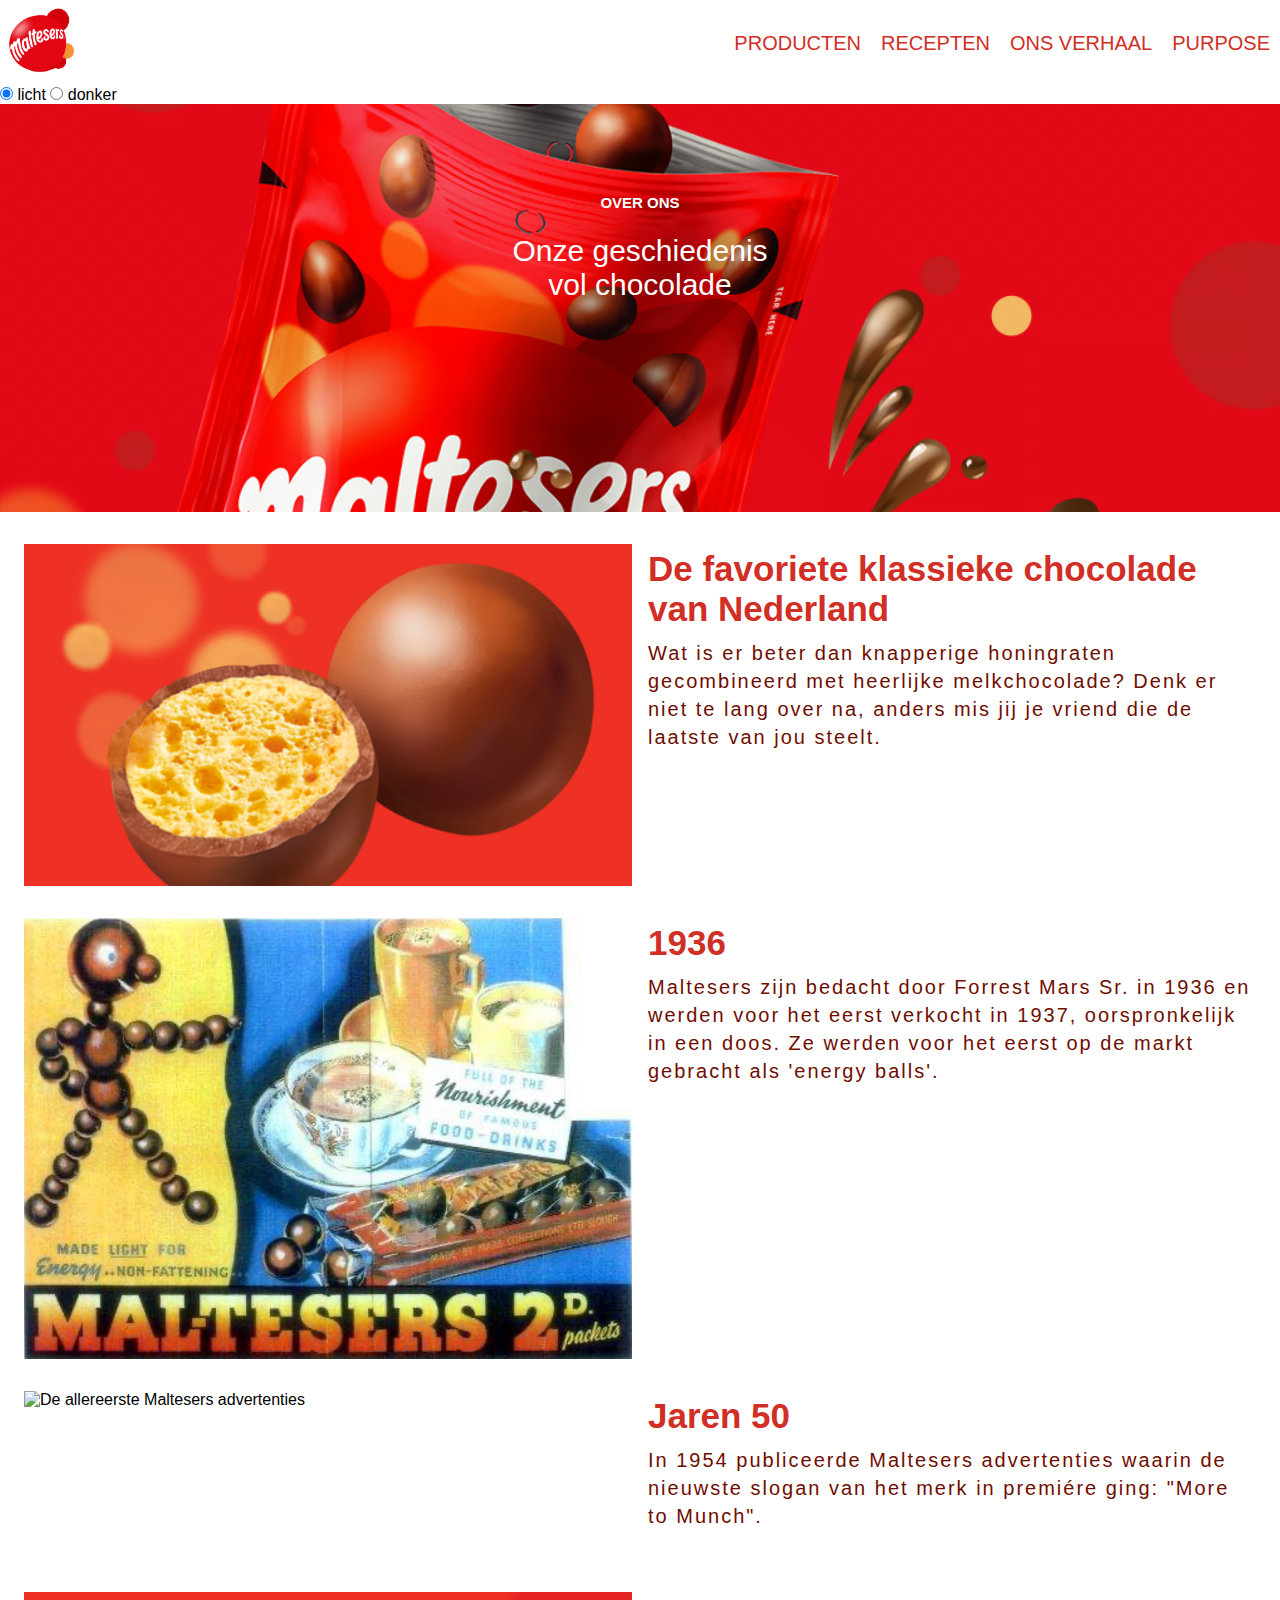
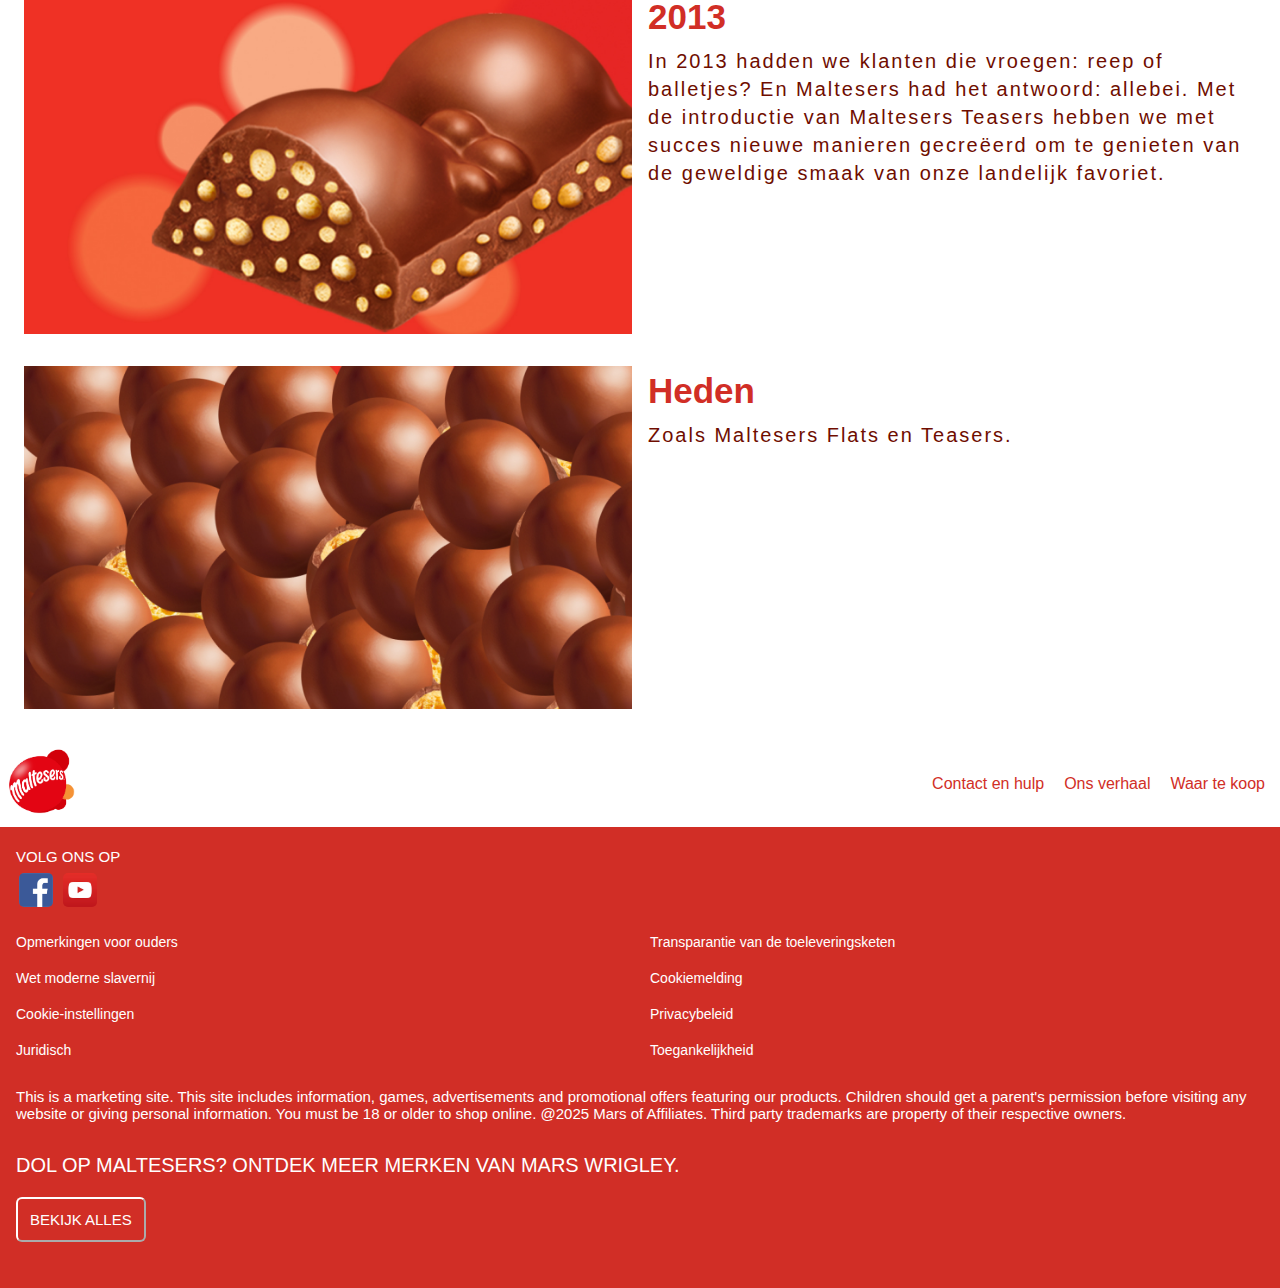
==== overons.html @ b84cbca2 "Add files via upload" ====
<!DOCTYPE html>
<html lang="en">
<head>
    <meta charset="UTF-8">
    <meta name="viewport" content="width=device-width, initial-scale=1.0">
    <title>Ons verhaal</title>

    <link href="styles/overons.css" rel="stylesheet">
</head>

<body>

    <header>
		<nav> 
			<a href='/'><img class="logo" src='images/Onze producten/Maltesers-updated-logo.png' alt='Maltesers logo'></a>
		</nav>

		<button>Menu</button>

		<nav> 
			<ul>
				<li><a href='/'> Producten </a></li>
				<li><a href='https://www.maltesers.nl/recipes'> Recepten </a></li>
				<li><a href='overons.html'> Ons verhaal </a></li>
				<li><a href='https://www.maltesers.nl/acties'> Purpose </a></li>
			</ul>
		</nav>

		<nav name="header menu">
			<ul>
				<li><a href='/'> Producten </a></li>
				<li><a href='https://www.maltesers.nl/recipes'> Recepten </a></li>
				<li><a href='overons.html'> Ons verhaal </a></li>
				<li><a href='https://www.maltesers.nl/acties'> Purpose </a></li>
			</ul>
		</nav>
	</header>

    <main>
		<!-- gehaald uit de PPT van Themes -->
		<label>
			<input type="radio" name="theme" value="light" checked> licht
		</label>
					
		<label>
			<input type="radio" name="theme" value="dark"> donker
		</label>

        <section>
			<h1>Over ons</h1>
			<p>Onze geschiedenis</p>
			<p>vol chocolade</p>
		</section>

        <section>
			<article>
				<img src="images/Over maltesers/malt-about-story-1 .jpg" alt="Opengesneden maltesers">

				<container>
					<h2>De favoriete klassieke chocolade van Nederland</h2>
					<p>Wat is er beter dan knapperige honingraten gecombineerd met heerlijke melkchocolade? Denk er niet te lang over na, anders
						mis jij je vriend die de laatste van jou steelt.</p>
				</container>
			</article>

			<article>
				<img src="images/Over maltesers/Malt-about-flex-2.jpg" alt="Een verpakking van de allereerste doos maltesers">
				
				<container>
					<h2>1936</h2>
					<p>Maltesers zijn bedacht door Forrest Mars Sr. in 1936 en werden voor het eerst verkocht in 1937, oorspronkelijk
						in een doos. Ze werden voor het eerst op de markt gebracht als 'energy balls'.</p>
				</container>
			</article>

			<article>
				<img src="images/Over maltesers/1950s-maltesers.jpg" alt="De allereerste Maltesers advertenties">

				<container>
					<h2>Jaren 50</h2>
					<p>In 1954 publiceerde Maltesers advertenties waarin de nieuwste slogan van het merk in premiére ging:
						"More to Munch".</p>
				</container>
			</article>

			<article>
				<img src="images/Over maltesers/Maltesers Website About Flex 6.jpg" alt="De Maltesers Teaser reep">

				<container>
					<h2>2013</h2>
					<p>In 2013 hadden we klanten die vroegen: reep of balletjes? En Maltesers had het antwoord: allebei.
						Met de introductie van Maltesers Teasers hebben we met succes nieuwe manieren gecreëerd om te genieten
						van de geweldige smaak van onze landelijk favoriet.</p>
				</container>
			</article>

			<article>
				<img src="images/Over maltesers/Maltesers Website About Flex 7.jpg" alt="Malteser balletjes bij elkaar">

				<container>
					<h2>Heden</h2>
					<p>Zoals Maltesers Flats en Teasers.</p>
				</container>
			</article>
        </section>

    </main>

    <footer>
		<section>
			<a href='producten.html'> <img class="logo" src='images/Onze producten/Maltesers-updated-logo.png' alt='Maltesers logo'></a>

			<ul>
				<li><a href='https://www.maltesers.nl/contact-maltesers'>Contact en hulp</a></li>
				<li><a href='overons.html'>Ons verhaal</a></li>
				<li><a href='https://www.maltesers.nl/waar-te-koop'>Waar te koop</a></li>
			</ul>
		</section>

		<section>
			<p>Volg ons op</p>
			<a href=#><img class="logo" src='images/Onze producten/facebook logo old.png' alt='Facebook logo'></a>
			<a href='https://www.youtube.com/channel/UCab8tp_WYiYvQ8CnHRhtrGQ'><img src='images/Onze producten/youtube logo old.jpeg' alt='Youtube logo'></a>
			
			<ul>
				<li><a href="#">Opmerkingen voor ouders</a></li>
				<li><a href="#">Transparantie van de toeleveringsketen</a></li>
				<li><a href="#">Wet moderne slavernij</a></li>
				<li><a href="#">Cookiemelding</a></li>
				<li><a href="#">Cookie-instellingen</a></li>
				<li><a href="#">Privacybeleid</a></li>
				<li><a href="#">Juridisch</a></li>
				<li><a href="#">Toegankelijkheid</a></li>
			</ul>

			<p>This is a marketing site. This site includes information, games, advertisements and 
				promotional offers featuring our products. Children should get a parent's permission 
				before visiting any website or giving personal information. You must be 18 or older 
				to shop online.

				@2025 Mars of Affiliates. Third party trademarks are property of their respective owners.
			</p>
		</section>

		<section>
			<p>Dol op maltesers? Ontdek meer merken van Mars Wrigley.</p>
			<button><a href="https://www.mars.com/nl-nl/our-brands/mars-snacking">Bekijk alles</a></button>
		</section>
	</footer>

    <script defer src="scripts/overonsscript.js"></script>

</body>

</html>
---- styles/overons.css ----
/***************/
/* CSS REMEDY */
/*************/
*, *::after, *::before {
	box-sizing:border-box; 
	margin: 0;
	padding: 0; 
  }
  
/**********************/
/* CUSTOM PROPERTIES */
/********************/
:root {
	--color-text:#6f0D00;
	--primary-red:#D12E26;
	--primary-white:#ffffff;
	--primary-yellow: #ffc852;
	--primary-black: #000000;
}

/* KLEURINSTELLINGEN VOOR CUSTOM PROPERTIES VOOR LIGHT EN DARK MODE */
:root{
	color-scheme: light dark;

	--color-text: light-dark(#6f0D00, #ffffff);
	--primary-red: light-dark(#D12E26, #828080);
	--primary-white: light-dark(#ffffff, #000000);
	--primary-black: light-dark(#000000, #ffffff);
	--primary-yellow: light-dark(#ffc852, #000000);
}

:root:has([value="light"]:checked) {
	color-scheme:light;
}

:root:has([value="dark"]:checked) {
	color-scheme:dark;
}

/*********************************************/
/* EIGEN CSS CODE MET BLOED ZWEET EN TRANEN */
/*******************************************/

/*******************/
/* HAMBURGER MENU */
/*****************/
header{
	background-color:var(--primary-white);

	display: flex;
	justify-content: space-between;
	align-items: center;

	position: sticky;
	padding: 5px;
}

header nav:nth-of-type(2) {
	position: fixed;
	left: 0;
	right: 0;
	top: 0;
	bottom: 0;
	background-color:var(--primary-white);
	translate: 100% 0%;
	transition: 1s;
}

header button {
	background-color:var(--primary-white);
	border: none;

	text-transform: uppercase;
	font-size: 20px;
	color: var(--primary-red);

	padding-right: 5px;
	z-index: 1;
}

header nav.toonMenu {
	translate: 0% 0%;
	transition: 1s;
}

header nav:nth-of-type(2) ul {
	list-style: none;
	font-size: 20px;
	text-transform: uppercase;

	padding-left: 30px;
	padding-top: 39px;
}

header nav:nth-of-type(2) ul li{
	margin-bottom: 20px;
}

header nav:nth-of-type(2) ul li a{
	color: var(--primary-red);
	text-decoration: none;
}

/* DEZE NAVIGATIE TOONT ZICH PAS VANAF TABLET SCHERM */
header nav:nth-of-type(3){
	display: none;
}

header nav:nth-of-type(3) ul{
	list-style: none;
	font-size: 20px;
	text-transform: uppercase;

	display:flex;
	flex-wrap: wrap;

	column-gap: 20px;
	align-items: center;

	position: sticky;
	margin: 5px;
}

header nav:nth-of-type(3) ul li a{
	color: var(--primary-red);
	text-decoration: none;
}

/* RESPONSIVE MAKEN VAN HET HAMBURGER MENU*/
@media (min-width:38em){

	/* VOOR HAMBURGER MENU OP GROTER SCHERM */
	header button{
		display: none;
	}

	header nav:nth-of-type(2) ul{ 
		position: static;
		translate: unset;

		padding: 0;
		background: none;
	}

	header nav:nth-of-type(2){
		order: 1;
	}

	header nav:nth-of-type(2) ul li{
		flex-basis: unset;
		flex-grow: unset;
	}

	header nav:nth-of-type(2) ul li a{
		flex-direction: column;
		border: none;
	}

	header nav:nth-of-type(3){
		display: flex;
	}

	/* VOOR SECTION MET ARTICLES OP GROTER SCHERM */
	main section:nth-of-type(2){
	display: flex;
	flex-wrap: wrap;

	padding: 16px;
	}

	main section:nth-of-type(2) article{
	display: grid;
	grid-template-columns: 1fr 1fr;
	padding-top: 8px;
	padding-bottom: 8px;
	}

	main section:nth-of-type(2) img{
		grid-column: 1/2;
		width: 100%;
		padding: 8px;
	}

	main section:nth-of-type(2) article container{
		grid-column: 2/2;
		padding: 8px;
	}

	main section:nth-of-type(2) article container h2{
		font-size: 35px;
	}

	main section:nth-of-type(2) article container p{
		font-size: 20px;
		letter-spacing: 2px;
		line-height: 28px;
	}
}

/* ALGEMENE OPMAAK */
main {
	background-color:var(--primary-white);
}

/*****************************/
/* LOGO IN HEADER EN FOOTER */
/***************************/
.logo {
	width: 4.5rem;
}

/*********/
/* FONT */
/*******/
body{
	font-family: 'Arial', Arial, Helvetica, sans-serif;
}

/**********************************************/
/* MALTESER BACKGROUND IMAGE MET TEKST OPMAAK */
/**********************************************/
main section:nth-of-type(1){
	background-image: url("../images/Over\ maltesers/headimgOverons.avif");
	background-repeat: none;
	background-size: cover; /* zorgt ervoor dat de afbeelding volledig zichtbaar blijft */
    background-position: center center; /* zorgt ervoor dat de afbeelding horizontaal
	    									en verticaal wordt uitgelijnd */
}

main section:nth-of-type(1) h1{
	color:var(--primary-white);
	font-size: 15px;
	text-transform:uppercase;

	padding-top: 6em;
	margin-bottom: 1.5em;
	
	justify-self: center;
}

main section:nth-of-type(1) p:nth-of-type(1){
	color:var(--primary-white);
	font-size: 30px;
	
	justify-self: center;
}

 main section:nth-of-type(1) p:nth-of-type(2){
	color:var(--primary-white);
	font-size: 30px;

	padding-bottom: 7em;
	justify-self: center;
 }

 /**********************************/
/* SECTION 2: OPMAAK MOBILE FIRST */
/*********************************/
main section:nth-of-type(2){
	padding: 16px;
}

main section:nth-of-type(2) article img{
	width: 100%;
	padding-bottom: 8px;
}

main section:nth-of-type(2) container h2{
	color: var(--primary-red);
	font-size: 25px;
	line-height: 40px;

	padding-top:5px;
	padding-bottom: 5px;
}

main section:nth-of-type(2) container p{
	color: var(--color-text);
	line-height: 25px;
	padding-top:5px;
	padding-bottom: 30px;
}

/*********/
/*FOOTER*/
/*******/

/*********************/
/* RESPONSIVE MAKEN */
/*******************/
footer > section:nth-of-type(1){
	display: flex;            
	justify-content: space-between;
	align-items: center;
	padding: 5px;
}

/*******************************/
/* ACHTERGROND EN TEKST KLEUR */
/*****************************/
footer section:nth-of-type(1){
	background-color: var(--primary-white);
}

footer section:nth-of-type(2), footer section:nth-of-type(3){
	background-color: var(--primary-red);
	color:var(--primary-white);
}

/******************************************/
/* OPMAAK SECTION 1: CONTACT EN HULP etc */
/****************************************/

/* RESPONSIVE MAKEN */
footer > section:nth-of-type(1) ul{
	display: flex;               
	gap: 20px; /* Voeg ruimte toe tussen de list items */
	padding: 10px;
  }

footer section:nth-of-type(1) ul li{
	list-style-type: none;
  }

footer section:nth-of-type(1) ul li a{
	text-decoration: none;
	color: var(--primary-red);
}

/****************************************/
/* OPMAAK SECTION 2: VOLG ONS OP */
/**************************************/
footer section:nth-of-type(2), footer section:nth-of-type(3){
	padding:16px;
}

/* VOLG ONS OP */
footer section:nth-of-type(2) p:nth-of-type(1){
	text-transform: uppercase;
	padding-top: 5px;
	padding-bottom: 5px;
}

/* FACEBOOK EN YOUTUBE LOGO */
footer > section:nth-of-type(2) img{
	border-radius: 8px;
	width: 40px;

	padding: 3px;
}

/************************************/
/* OPMAAK SECTION 2: UL LIST ITEMS */
/**********************************/

/* GRID VOOR UL LI ITEMS*/
footer section:nth-of-type(2) ul{
	display: grid;
	grid-template-columns: 1fr 1fr;
	gap: 20px;

	list-style-type: none;
	font-size: 14px;

	margin-top: 20px;
	margin-bottom: 15px;
}

/* OPMAAK A ELEMENTEN */
footer section:nth-of-type(2) ul li a{
	text-decoration: none;
	color: var(--primary-white);
}

/* BEIDE P ELEMTEN SPATIE GEVEN */
footer > section:nth-of-type(2) p{
	font-size: 15px;
	padding-top: 15px;
}

/**********************************************/
/* OPMAAK SECTION 3: vanaf Dol op maltesers? */
/********************************************/
footer section:nth-of-type(3) p{
	text-transform: uppercase;
	font-size: 20px;

	margin-bottom: 10px;
}

footer > section:nth-of-type(3) button{
	background-color: var(--primary-red);
	border-color:var(--primary-white);
	border-radius: 6px;

	font-size: 15px;
	text-transform: uppercase;
	
	padding: 12px;
	margin-top: 10px;
	margin-bottom: 30px;
}

footer > section:nth-of-type(3) button a{
	color:var(--primary-white);
	font-size:15px;
	text-decoration: none;
}
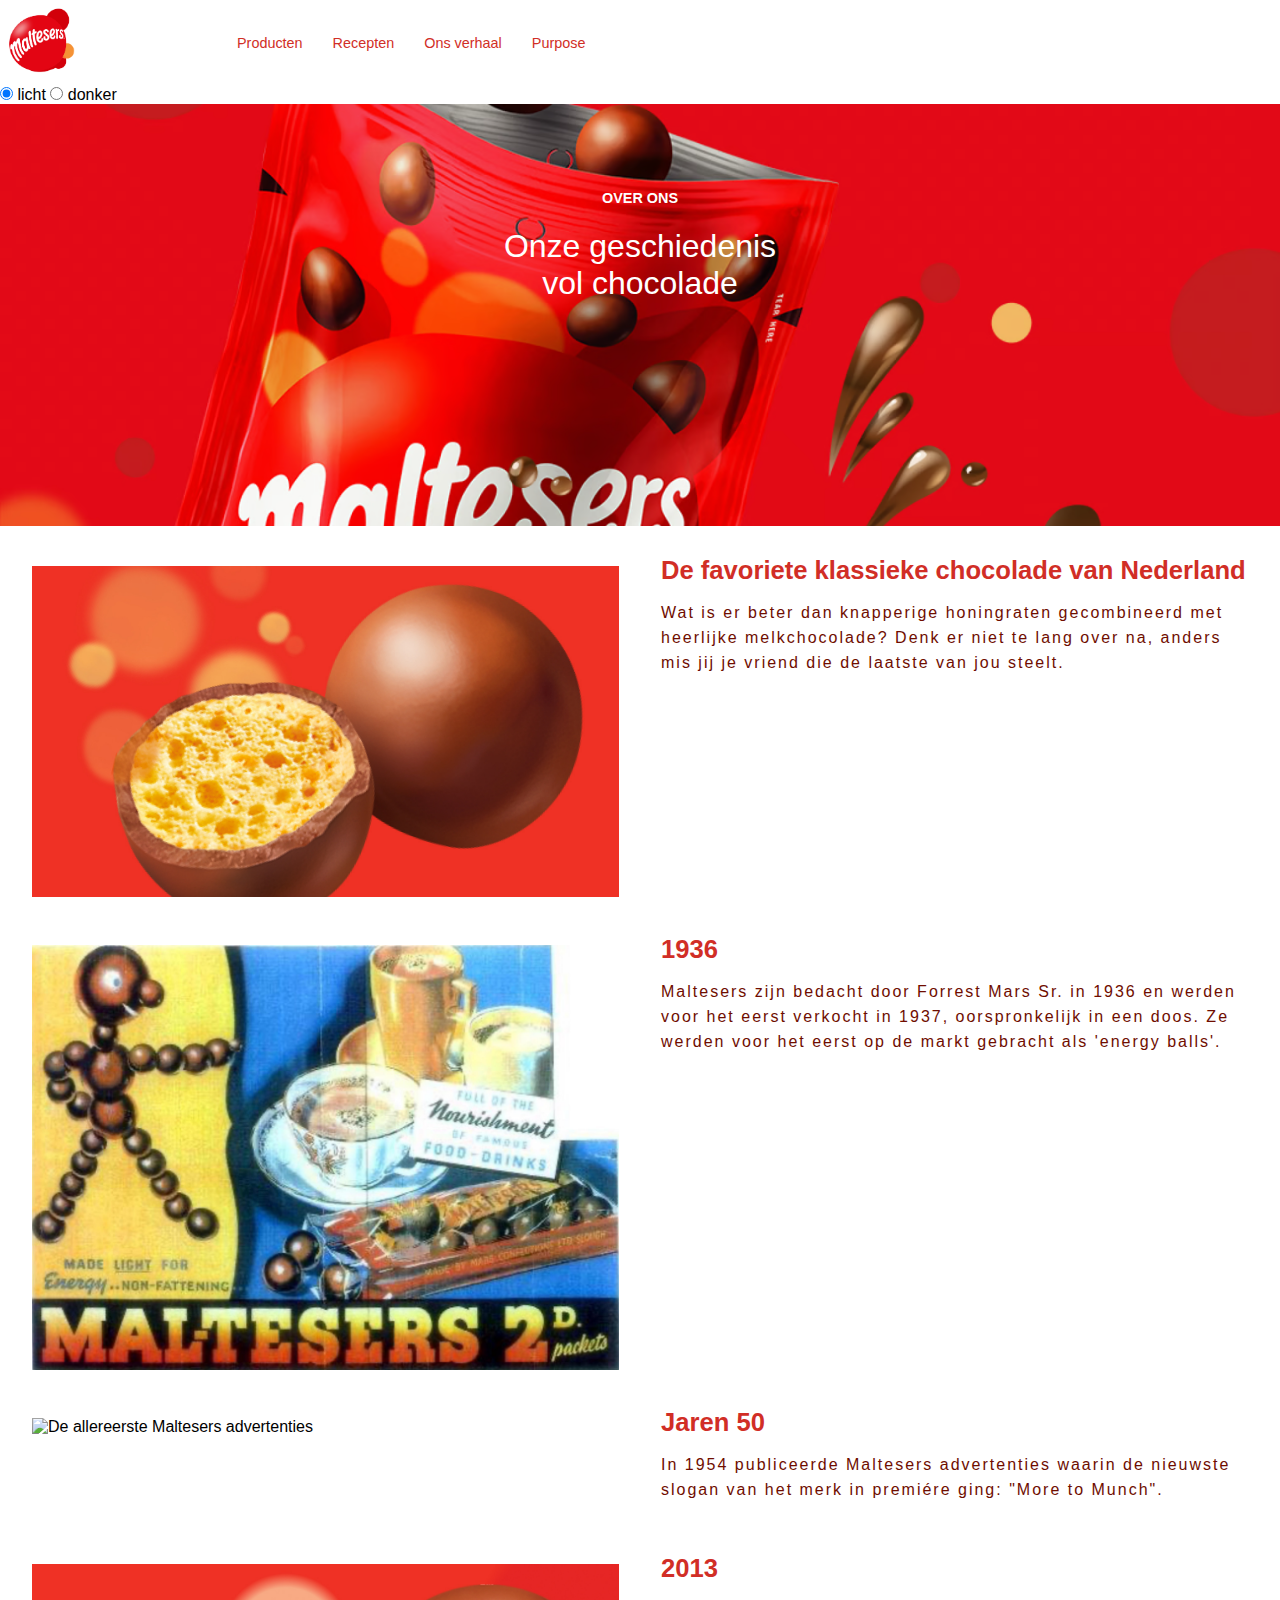
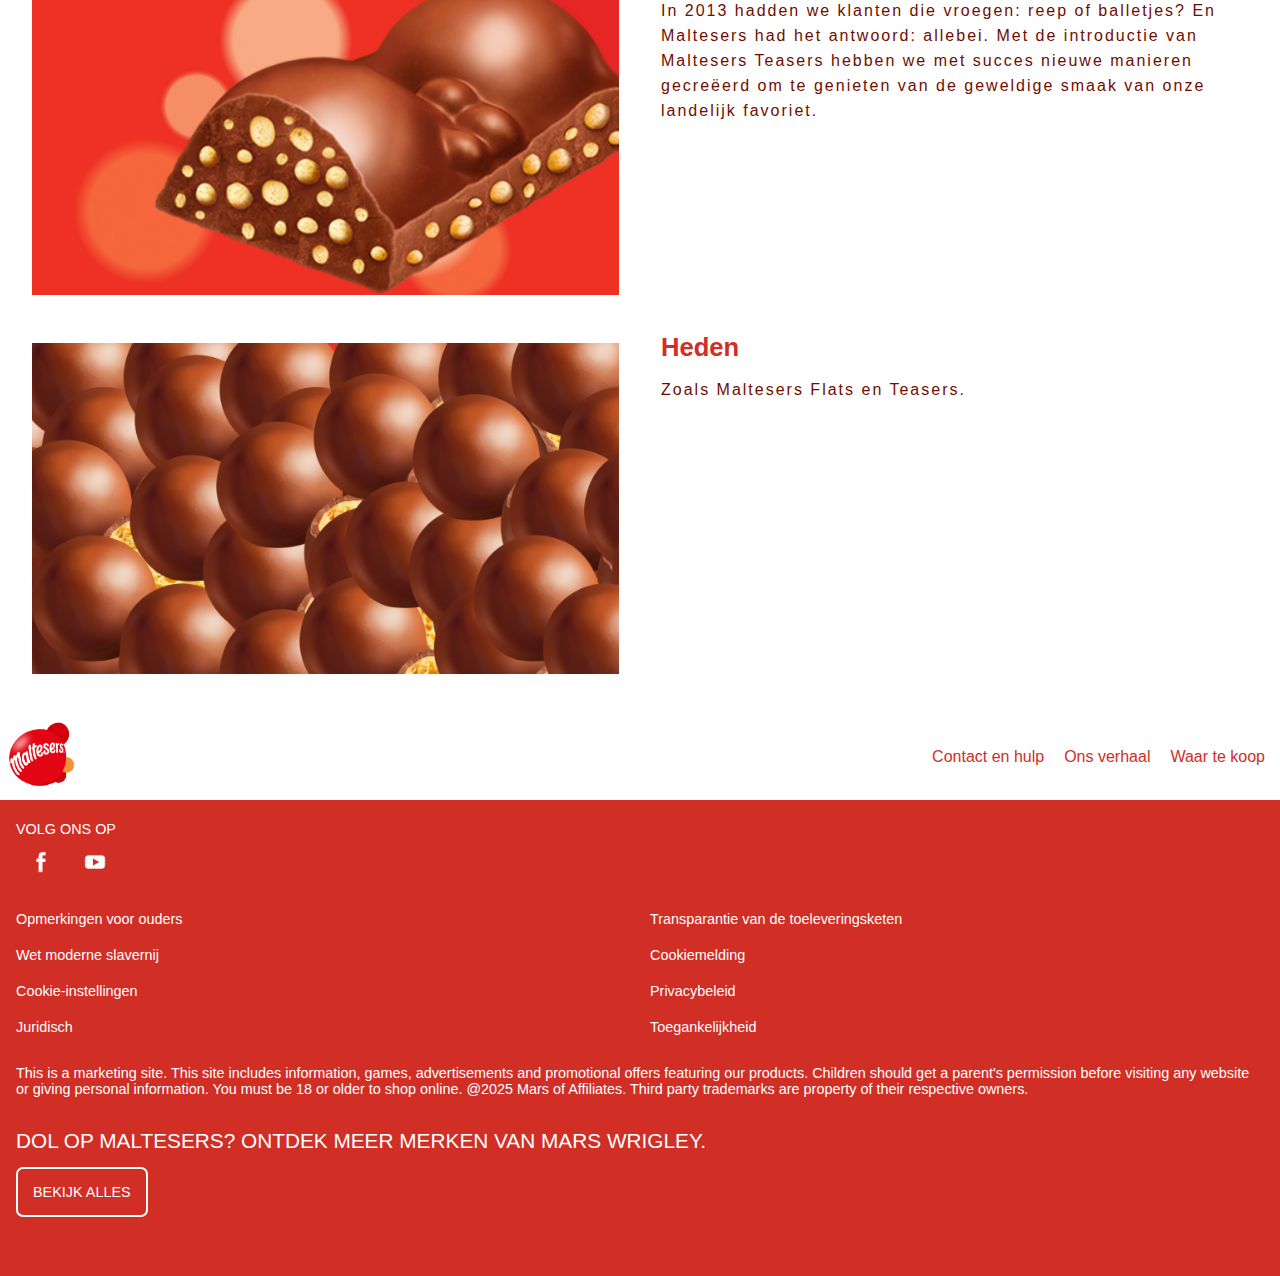
==== commit 67775ded: "Add files via upload" ====
--- a/overons.html
+++ b/overons.html
@@ -6,20 +6,21 @@
     <title>Ons verhaal</title>
 
     <link href="styles/overons.css" rel="stylesheet">
+	<link href="styles/overall.css" rel="stylesheet">
 </head>
 
 <body>
 
     <header>
 		<nav> 
-			<a href='/'><img class="logo" src='images/Onze producten/Maltesers-updated-logo.png' alt='Maltesers logo'></a>
+			<a href='index.html'><img class="logo" src='images/Onze producten/Maltesers-updated-logo.png' alt='Maltesers logo'></a>
 		</nav>
 
 		<button>Menu</button>
 
 		<nav> 
 			<ul>
-				<li><a href='/'> Producten </a></li>
+				<li><a href='index.html'> Producten </a></li>
 				<li><a href='https://www.maltesers.nl/recipes'> Recepten </a></li>
 				<li><a href='overons.html'> Ons verhaal </a></li>
 				<li><a href='https://www.maltesers.nl/acties'> Purpose </a></li>
@@ -28,7 +29,7 @@
 
 		<nav name="header menu">
 			<ul>
-				<li><a href='/'> Producten </a></li>
+				<li><a href='index.html'> Producten </a></li>
 				<li><a href='https://www.maltesers.nl/recipes'> Recepten </a></li>
 				<li><a href='overons.html'> Ons verhaal </a></li>
 				<li><a href='https://www.maltesers.nl/acties'> Purpose </a></li>
@@ -38,13 +39,15 @@
 
     <main>
 		<!-- gehaald uit de PPT van Themes -->
-		<label>
-			<input type="radio" name="theme" value="light" checked> licht
-		</label>
-					
-		<label>
-			<input type="radio" name="theme" value="dark"> donker
-		</label>
+		 <form>
+			<label>
+				<input type="radio" name="theme" value="light" checked> licht
+			</label>
+						
+			<label>
+				<input type="radio" name="theme" value="dark"> donker
+			</label>
+		</form>
 
         <section>
 			<h1>Over ons</h1>
@@ -56,51 +59,51 @@
 			<article>
 				<img src="images/Over maltesers/malt-about-story-1 .jpg" alt="Opengesneden maltesers">
 
-				<container>
+				<div class="art">
 					<h2>De favoriete klassieke chocolade van Nederland</h2>
 					<p>Wat is er beter dan knapperige honingraten gecombineerd met heerlijke melkchocolade? Denk er niet te lang over na, anders
 						mis jij je vriend die de laatste van jou steelt.</p>
-				</container>
+				</div>
 			</article>
 
 			<article>
 				<img src="images/Over maltesers/Malt-about-flex-2.jpg" alt="Een verpakking van de allereerste doos maltesers">
 				
-				<container>
+				<div class="art">
 					<h2>1936</h2>
 					<p>Maltesers zijn bedacht door Forrest Mars Sr. in 1936 en werden voor het eerst verkocht in 1937, oorspronkelijk
 						in een doos. Ze werden voor het eerst op de markt gebracht als 'energy balls'.</p>
-				</container>
+				</div>
 			</article>
 
 			<article>
 				<img src="images/Over maltesers/1950s-maltesers.jpg" alt="De allereerste Maltesers advertenties">
 
-				<container>
+				<div class="art">
 					<h2>Jaren 50</h2>
 					<p>In 1954 publiceerde Maltesers advertenties waarin de nieuwste slogan van het merk in premiére ging:
 						"More to Munch".</p>
-				</container>
+				</div>
 			</article>
 
 			<article>
 				<img src="images/Over maltesers/Maltesers Website About Flex 6.jpg" alt="De Maltesers Teaser reep">
 
-				<container>
+				<div class="art">
 					<h2>2013</h2>
 					<p>In 2013 hadden we klanten die vroegen: reep of balletjes? En Maltesers had het antwoord: allebei.
 						Met de introductie van Maltesers Teasers hebben we met succes nieuwe manieren gecreëerd om te genieten
 						van de geweldige smaak van onze landelijk favoriet.</p>
-				</container>
+				</div>
 			</article>
 
 			<article>
 				<img src="images/Over maltesers/Maltesers Website About Flex 7.jpg" alt="Malteser balletjes bij elkaar">
 
-				<container>
+				<div class="art">
 					<h2>Heden</h2>
 					<p>Zoals Maltesers Flats en Teasers.</p>
-				</container>
+				</div>
 			</article>
         </section>
 
@@ -117,10 +120,10 @@
 			</ul>
 		</section>
 
-		<section>
+		<section>			
 			<p>Volg ons op</p>
-			<a href=#><img class="logo" src='images/Onze producten/facebook logo old.png' alt='Facebook logo'></a>
-			<a href='https://www.youtube.com/channel/UCab8tp_WYiYvQ8CnHRhtrGQ'><img src='images/Onze producten/youtube logo old.jpeg' alt='Youtube logo'></a>
+			<a href=#><img class="logo" src='images/Onze producten/FACEBOOK.png' alt='Facebook logo'></a>
+			<a href='https://www.youtube.com/channel/UCab8tp_WYiYvQ8CnHRhtrGQ'><img src='images/Onze producten/YOUTUBE.png' alt='Youtube logo'></a>
 			
 			<ul>
 				<li><a href="#">Opmerkingen voor ouders</a></li>
@@ -144,11 +147,11 @@
 
 		<section>
 			<p>Dol op maltesers? Ontdek meer merken van Mars Wrigley.</p>
-			<button><a href="https://www.mars.com/nl-nl/our-brands/mars-snacking">Bekijk alles</a></button>
+			<a href="https://www.mars.com/nl-nl/our-brands/mars-snacking">Bekijk alles</a>
 		</section>
 	</footer>
 
-    <script defer src="scripts/overonsscript.js"></script>
+    <script defer src="scripts/overall.js"></script>
 
 </body>
 
--- a/styles/overons.css
+++ b/styles/overons.css
@@ -1,165 +1,9 @@
-/***************/
-/* CSS REMEDY */
-/*************/
-*, *::after, *::before {
-	box-sizing:border-box; 
-	margin: 0;
-	padding: 0; 
-  }
-  
-/**********************/
-/* CUSTOM PROPERTIES */
-/********************/
-:root {
-	--color-text:#6f0D00;
-	--primary-red:#D12E26;
-	--primary-white:#ffffff;
-	--primary-yellow: #ffc852;
-	--primary-black: #000000;
-}
-
-/* KLEURINSTELLINGEN VOOR CUSTOM PROPERTIES VOOR LIGHT EN DARK MODE */
-:root{
-	color-scheme: light dark;
-
-	--color-text: light-dark(#6f0D00, #ffffff);
-	--primary-red: light-dark(#D12E26, #828080);
-	--primary-white: light-dark(#ffffff, #000000);
-	--primary-black: light-dark(#000000, #ffffff);
-	--primary-yellow: light-dark(#ffc852, #000000);
-}
-
-:root:has([value="light"]:checked) {
-	color-scheme:light;
-}
-
-:root:has([value="dark"]:checked) {
-	color-scheme:dark;
-}
-
 /*********************************************/
 /* EIGEN CSS CODE MET BLOED ZWEET EN TRANEN */
 /*******************************************/
 
-/*******************/
-/* HAMBURGER MENU */
-/*****************/
-header{
-	background-color:var(--primary-white);
-
-	display: flex;
-	justify-content: space-between;
-	align-items: center;
-
-	position: sticky;
-	padding: 5px;
-}
-
-header nav:nth-of-type(2) {
-	position: fixed;
-	left: 0;
-	right: 0;
-	top: 0;
-	bottom: 0;
-	background-color:var(--primary-white);
-	translate: 100% 0%;
-	transition: 1s;
-}
-
-header button {
-	background-color:var(--primary-white);
-	border: none;
-
-	text-transform: uppercase;
-	font-size: 20px;
-	color: var(--primary-red);
-
-	padding-right: 5px;
-	z-index: 1;
-}
-
-header nav.toonMenu {
-	translate: 0% 0%;
-	transition: 1s;
-}
-
-header nav:nth-of-type(2) ul {
-	list-style: none;
-	font-size: 20px;
-	text-transform: uppercase;
-
-	padding-left: 30px;
-	padding-top: 39px;
-}
-
-header nav:nth-of-type(2) ul li{
-	margin-bottom: 20px;
-}
-
-header nav:nth-of-type(2) ul li a{
-	color: var(--primary-red);
-	text-decoration: none;
-}
-
-/* DEZE NAVIGATIE TOONT ZICH PAS VANAF TABLET SCHERM */
-header nav:nth-of-type(3){
-	display: none;
-}
-
-header nav:nth-of-type(3) ul{
-	list-style: none;
-	font-size: 20px;
-	text-transform: uppercase;
-
-	display:flex;
-	flex-wrap: wrap;
-
-	column-gap: 20px;
-	align-items: center;
-
-	position: sticky;
-	margin: 5px;
-}
-
-header nav:nth-of-type(3) ul li a{
-	color: var(--primary-red);
-	text-decoration: none;
-}
-
-/* RESPONSIVE MAKEN VAN HET HAMBURGER MENU*/
+/* RESPONSIVE MAKEN VAN ARTIKELEN*/
 @media (min-width:38em){
-
-	/* VOOR HAMBURGER MENU OP GROTER SCHERM */
-	header button{
-		display: none;
-	}
-
-	header nav:nth-of-type(2) ul{ 
-		position: static;
-		translate: unset;
-
-		padding: 0;
-		background: none;
-	}
-
-	header nav:nth-of-type(2){
-		order: 1;
-	}
-
-	header nav:nth-of-type(2) ul li{
-		flex-basis: unset;
-		flex-grow: unset;
-	}
-
-	header nav:nth-of-type(2) ul li a{
-		flex-direction: column;
-		border: none;
-	}
-
-	header nav:nth-of-type(3){
-		display: flex;
-	}
-
 	/* VOOR SECTION MET ARTICLES OP GROTER SCHERM */
 	main section:nth-of-type(2){
 	display: flex;
@@ -171,6 +15,8 @@
 	main section:nth-of-type(2) article{
 	display: grid;
 	grid-template-columns: 1fr 1fr;
+	gap: 10px;
+	
 	padding-top: 8px;
 	padding-bottom: 8px;
 	}
@@ -178,42 +24,22 @@
 	main section:nth-of-type(2) img{
 		grid-column: 1/2;
 		width: 100%;
-		padding: 8px;
 	}
 
-	main section:nth-of-type(2) article container{
+	.art{
 		grid-column: 2/2;
-		padding: 8px;
 	}
 
-	main section:nth-of-type(2) article container h2{
-		font-size: 35px;
+	.art p{
+		font-size: 1em;
+		letter-spacing: 2px;
 	}
-
-	main section:nth-of-type(2) article container p{
-		font-size: 20px;
-		letter-spacing: 2px;
-		line-height: 28px;
-	}
+	
 }
 
 /* ALGEMENE OPMAAK */
 main {
 	background-color:var(--primary-white);
-}
-
-/*****************************/
-/* LOGO IN HEADER EN FOOTER */
-/***************************/
-.logo {
-	width: 4.5rem;
-}
-
-/*********/
-/* FONT */
-/*******/
-body{
-	font-family: 'Arial', Arial, Helvetica, sans-serif;
 }
 
 /**********************************************/
@@ -229,7 +55,7 @@
 
 main section:nth-of-type(1) h1{
 	color:var(--primary-white);
-	font-size: 15px;
+	font-size: 0.9em;
 	text-transform:uppercase;
 
 	padding-top: 6em;
@@ -240,14 +66,14 @@
 
 main section:nth-of-type(1) p:nth-of-type(1){
 	color:var(--primary-white);
-	font-size: 30px;
+	font-size: 2em;
 	
 	justify-self: center;
 }
 
  main section:nth-of-type(1) p:nth-of-type(2){
 	color:var(--primary-white);
-	font-size: 30px;
+	font-size: 2em;
 
 	padding-bottom: 7em;
 	justify-self: center;
@@ -256,154 +82,29 @@
  /**********************************/
 /* SECTION 2: OPMAAK MOBILE FIRST */
 /*********************************/
-main section:nth-of-type(2){
+
+main section:nth-of-type(2) article img{
+	width: 100%;
 	padding: 16px;
 }
 
-main section:nth-of-type(2) article img{
-	width: 100%;
-	padding-bottom: 8px;
+.art{
+	margin-left: 16px;
+	margin-right: 16px;
 }
 
-main section:nth-of-type(2) container h2{
+
+.art h2{
 	color: var(--primary-red);
-	font-size: 25px;
+	font-size: 1.6em;
 	line-height: 40px;
 
-	padding-top:5px;
 	padding-bottom: 5px;
 }
 
-main section:nth-of-type(2) container p{
+.art p{
 	color: var(--color-text);
 	line-height: 25px;
 	padding-top:5px;
 	padding-bottom: 30px;
-}
-
-/*********/
-/*FOOTER*/
-/*******/
-
-/*********************/
-/* RESPONSIVE MAKEN */
-/*******************/
-footer > section:nth-of-type(1){
-	display: flex;            
-	justify-content: space-between;
-	align-items: center;
-	padding: 5px;
-}
-
-/*******************************/
-/* ACHTERGROND EN TEKST KLEUR */
-/*****************************/
-footer section:nth-of-type(1){
-	background-color: var(--primary-white);
-}
-
-footer section:nth-of-type(2), footer section:nth-of-type(3){
-	background-color: var(--primary-red);
-	color:var(--primary-white);
-}
-
-/******************************************/
-/* OPMAAK SECTION 1: CONTACT EN HULP etc */
-/****************************************/
-
-/* RESPONSIVE MAKEN */
-footer > section:nth-of-type(1) ul{
-	display: flex;               
-	gap: 20px; /* Voeg ruimte toe tussen de list items */
-	padding: 10px;
-  }
-
-footer section:nth-of-type(1) ul li{
-	list-style-type: none;
-  }
-
-footer section:nth-of-type(1) ul li a{
-	text-decoration: none;
-	color: var(--primary-red);
-}
-
-/****************************************/
-/* OPMAAK SECTION 2: VOLG ONS OP */
-/**************************************/
-footer section:nth-of-type(2), footer section:nth-of-type(3){
-	padding:16px;
-}
-
-/* VOLG ONS OP */
-footer section:nth-of-type(2) p:nth-of-type(1){
-	text-transform: uppercase;
-	padding-top: 5px;
-	padding-bottom: 5px;
-}
-
-/* FACEBOOK EN YOUTUBE LOGO */
-footer > section:nth-of-type(2) img{
-	border-radius: 8px;
-	width: 40px;
-
-	padding: 3px;
-}
-
-/************************************/
-/* OPMAAK SECTION 2: UL LIST ITEMS */
-/**********************************/
-
-/* GRID VOOR UL LI ITEMS*/
-footer section:nth-of-type(2) ul{
-	display: grid;
-	grid-template-columns: 1fr 1fr;
-	gap: 20px;
-
-	list-style-type: none;
-	font-size: 14px;
-
-	margin-top: 20px;
-	margin-bottom: 15px;
-}
-
-/* OPMAAK A ELEMENTEN */
-footer section:nth-of-type(2) ul li a{
-	text-decoration: none;
-	color: var(--primary-white);
-}
-
-/* BEIDE P ELEMTEN SPATIE GEVEN */
-footer > section:nth-of-type(2) p{
-	font-size: 15px;
-	padding-top: 15px;
-}
-
-/**********************************************/
-/* OPMAAK SECTION 3: vanaf Dol op maltesers? */
-/********************************************/
-footer section:nth-of-type(3) p{
-	text-transform: uppercase;
-	font-size: 20px;
-
-	margin-bottom: 10px;
-}
-
-footer > section:nth-of-type(3) button{
-	background-color: var(--primary-red);
-	border-color:var(--primary-white);
-	border-radius: 6px;
-
-	font-size: 15px;
-	text-transform: uppercase;
-	
-	padding: 12px;
-	margin-top: 10px;
-	margin-bottom: 30px;
-}
-
-footer > section:nth-of-type(3) button a{
-	color:var(--primary-white);
-	font-size:15px;
-	text-decoration: none;
-}
-
+}--- a/styles/overall.css
+++ b/styles/overall.css
@@ -0,0 +1,307 @@
+/***************/
+/* CSS REMEDY */
+/*************/
+*, *::after, *::before {
+	box-sizing:border-box; 
+	margin: 0;
+	padding: 0; 
+  }
+
+/**********************/
+/* CUSTOM PROPERTIES */
+/********************/
+:root {
+	--color-text:#6f0D00;
+	--primary-red:#D12E26;
+	--primary-white:#ffffff;
+	--primary-yellow: #ffc852;
+	--primary-black: #000000;
+}
+
+/* KLEURINSTELLINGEN VOOR CUSTOM PROPERTIES VOOR LIGHT EN DARK MODE */
+:root{
+	color-scheme: light dark;
+
+	--color-text: light-dark(#6f0D00, #ffffff);
+	--primary-red: light-dark(#D12E26, #828080);
+	--primary-white: light-dark(#ffffff, #000000);
+	--primary-black: light-dark(#000000, #ffffff);
+	--primary-yellow: light-dark(#ffc852, #000000);
+}
+
+:root:has([value="light"]:checked) {
+	color-scheme:light;
+}
+
+:root:has([value="dark"]:checked) {
+	color-scheme:dark;
+}
+
+/*********************************************/
+/* EIGEN CSS CODE MET BLOED ZWEET EN TRANEN */
+/*******************************************/
+
+/*******************/
+/* HAMBURGER MENU */
+/*****************/
+header{
+	background-color:var(--primary-white);
+
+	display: flex;
+	align-items: center;
+	justify-content: space-between;
+
+	position: sticky;
+	padding: 5px;
+}
+
+header nav:nth-of-type(2) {
+	position: fixed;
+	left: 0;
+	right: 0;
+	top: 0;
+	bottom: 0;
+	background-color:var(--primary-white);
+	translate: 100% 0%;
+	transition: 1s;
+}
+
+header button {
+	background-color:var(--primary-white);
+	border: none;
+
+	text-transform: uppercase;
+	font-size: 1.3em;
+	color: var(--primary-red);
+
+	padding-right: 5px;
+	z-index: 1;
+}
+
+header nav.toonMenu {
+	translate: 0% 0%;
+	transition: 1s;
+}
+
+header nav:nth-of-type(2) ul {
+	list-style: none;
+	font-size: 1.3em;
+	text-transform: uppercase;
+
+	padding-left: 30px;
+	padding-top: 39px;
+}
+
+header nav:nth-of-type(2) ul li{
+	margin-bottom: 20px;
+}
+
+header nav:nth-of-type(2) ul li a{
+	color: var(--primary-red);
+	text-decoration: none;
+}
+
+/* DEZE NAVIGATIE TOONT ZICH PAS VANAF TABLET SCHERM */
+header nav:nth-of-type(3){
+	display: none;
+}
+
+header nav:nth-of-type(3) ul{
+	list-style: none;
+	font-size: 0.9em;
+
+	display:flex;
+	flex-wrap: wrap;
+
+	column-gap: 30px;
+	align-items: center;
+
+	position: sticky;
+}
+
+header nav:nth-of-type(3) ul li a{
+	color: var(--primary-red);
+	text-decoration: none;
+}
+
+/* RESPONSIVE MAKEN VAN HET HAMBURGER MENU*/
+@media (min-width:38em){
+
+	/* VOOR HAMBURGER MENU OP GROTER SCHERM */
+	header button{
+		display: none;
+	}
+
+	header nav:nth-of-type(2) ul{ 
+		position: static;
+		translate: unset;
+
+		padding: 0;
+		background: none;
+	}
+
+	header nav:nth-of-type(2){
+		order: 1;
+	}
+
+	header nav:nth-of-type(2) ul li{
+		flex-basis: unset;
+		flex-grow: unset;
+	}
+
+	header nav:nth-of-type(2) ul li a{
+		flex-direction: column;
+		border: none;
+	}
+
+	header{
+		display:flex;
+		flex-wrap: wrap;
+
+		justify-content: flex-start;
+	}
+	
+	/* STYLING VOOR RUIMTE TUSSEN LOGO EN NAV 3 */
+	header nav:nth-of-type(3){
+		display: flex;
+		padding-left: 10em;
+	}
+}
+
+/*****************************/
+/* LOGO IN HEADER EN FOOTER */
+/***************************/
+.logo {
+	width: 4.5rem;
+}
+
+/*********/
+/* FONT */
+/*******/
+body{
+	font-family: 'Arial', Arial, Helvetica, sans-serif;
+}
+
+/*********/
+/*FOOTER*/
+/*******/
+
+/*********************/
+/* RESPONSIVE MAKEN */
+/*******************/
+footer > section:nth-of-type(1){
+	display: flex;            
+	justify-content: space-between;
+
+	align-items: center;
+	padding: 5px;
+}
+
+/*******************************/
+/* ACHTERGROND EN TEKST KLEUR */
+/*****************************/
+footer section:nth-of-type(1){
+	background-color: var(--primary-white);
+}
+
+footer section:nth-of-type(2), footer section:nth-of-type(3){
+	background-color: var(--primary-red);
+	color:var(--primary-white);
+}
+
+/******************************************/
+/* OPMAAK SECTION 1: CONTACT EN HULP etc */
+/****************************************/
+
+/* RESPONSIVE MAKEN */
+footer > section:nth-of-type(1) ul{
+	display: flex;               
+	gap: 20px; /* Voeg ruimte toe tussen de list items */
+	padding: 10px;
+  }
+
+footer section:nth-of-type(1) ul li{
+	list-style-type: none;
+  }
+
+footer section:nth-of-type(1) ul li a{
+	text-decoration: none;
+	color: var(--primary-red);
+}
+
+/****************************************/
+/* OPMAAK SECTION 2: VOLG ONS OP       */
+/**************************************/
+
+footer section:nth-of-type(2), footer section:nth-of-type(3){
+	padding:16px;
+}
+
+/* VOLG ONS OP */
+footer section:nth-of-type(2) p:nth-of-type(1){
+	text-transform: uppercase;
+	padding-top: 5px;
+}
+
+/* FACEBOOK EN YOUTUBE LOGO */
+footer > section:nth-of-type(2) img{
+	width: 50px;
+}
+
+/************************************/
+/* OPMAAK SECTION 2: UL LIST ITEMS */
+/**********************************/
+
+/* GRID VOOR UL LI ITEMS*/
+footer section:nth-of-type(2) ul{
+	display: grid;
+	grid-template-columns: 1fr 1fr;
+	gap: 20px;
+
+	list-style-type: none;
+	font-size: 0.9em;
+
+	margin-top: 20px;
+	margin-bottom: 15px;
+}
+
+/* OPMAAK A ELEMENTEN */
+footer section:nth-of-type(2) ul li a{
+	text-decoration: none;
+	color: var(--primary-white);
+}
+
+/* BEIDE P ELEMTEN SPATIE GEVEN */
+footer > section:nth-of-type(2) p{
+	font-size: 0.9em;
+	padding-top: 15px;
+}
+
+/**********************************************/
+/* OPMAAK SECTION 3: vanaf Dol op maltesers? */
+/********************************************/
+footer section:nth-of-type(3){
+	padding-bottom:75px;
+}
+
+footer section:nth-of-type(3) p{
+	text-transform: uppercase;
+	font-size: 1.3em;
+	margin-bottom: 30px;
+}
+
+footer section:nth-of-type(3) a{
+	text-decoration: none;
+	text-transform: uppercase;
+
+	color: var(--primary-white);
+	font-size: 0.9em;
+
+	padding: 15px;
+}
+
+/* OMLIJNING OPMAAK */
+footer section:nth-of-type(3) a{
+	border: 2px solid var(--primary-white);
+	border-radius: 7px;
+}
